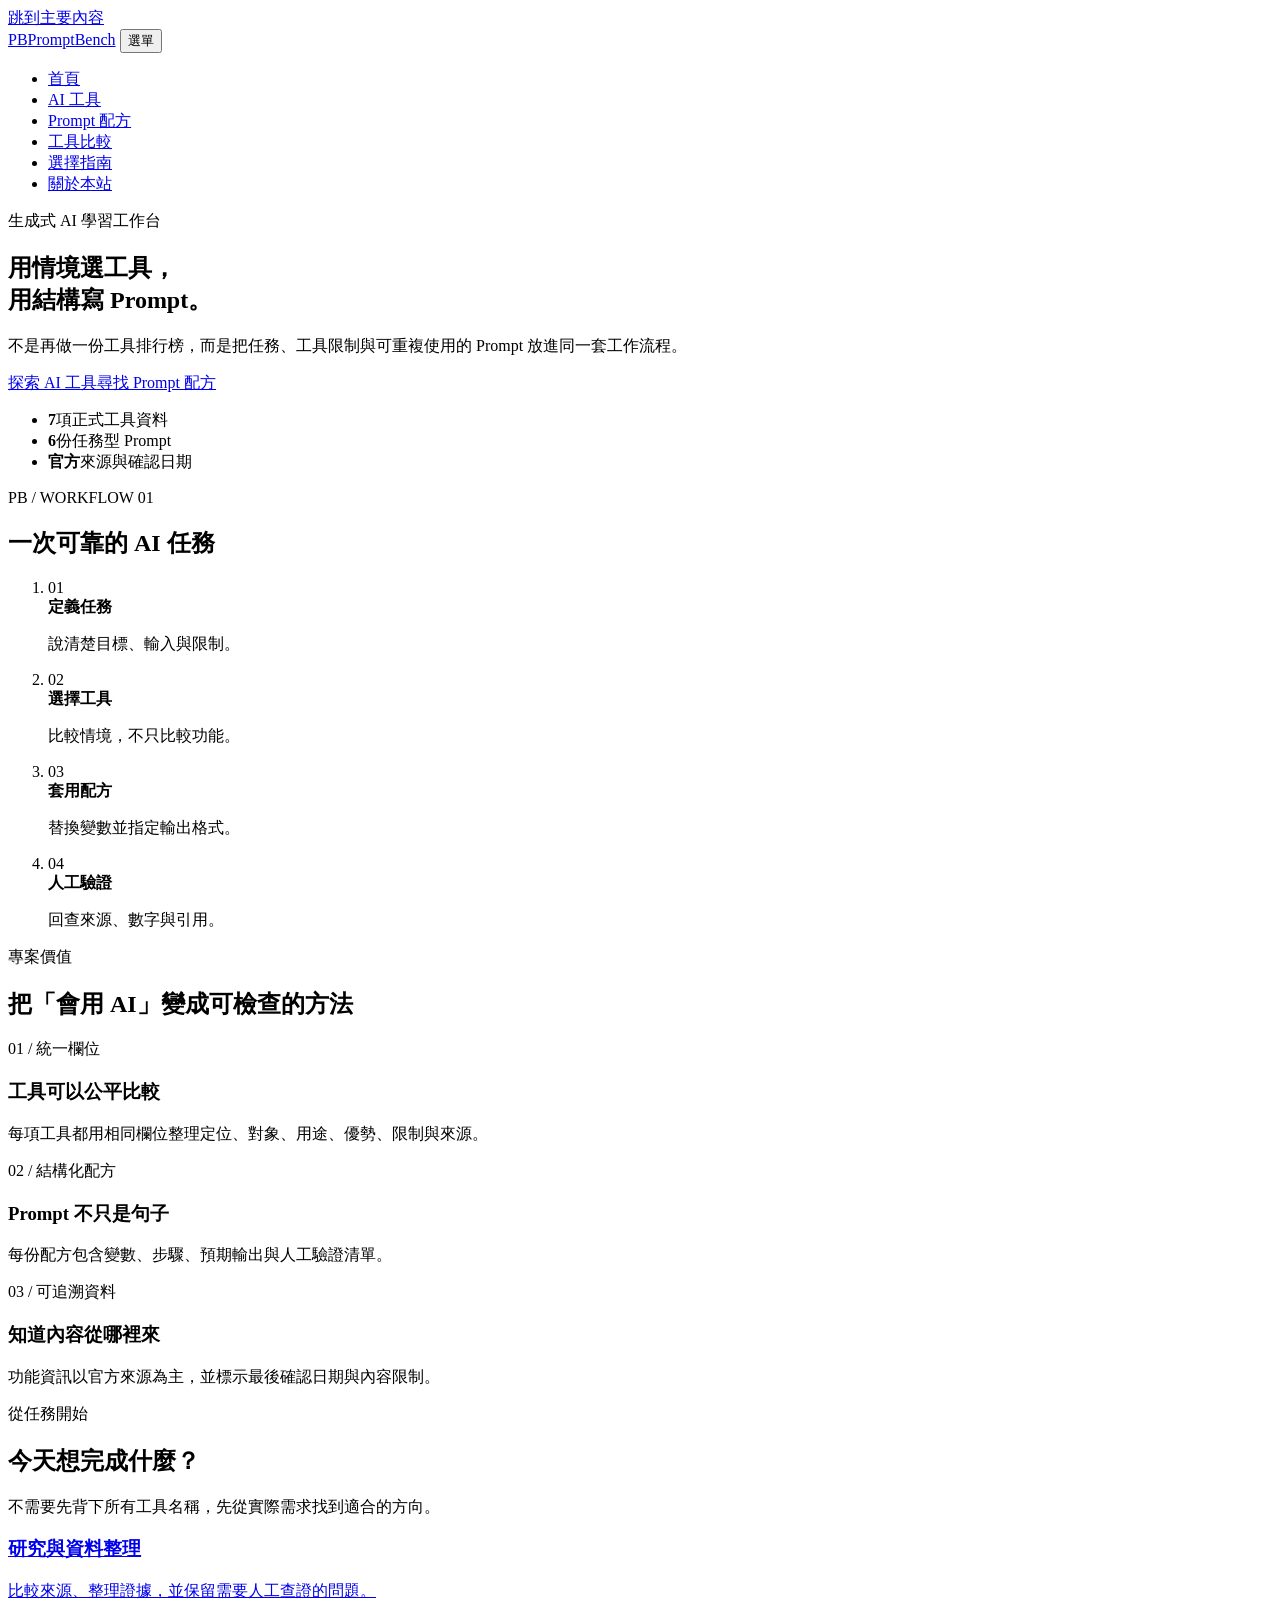
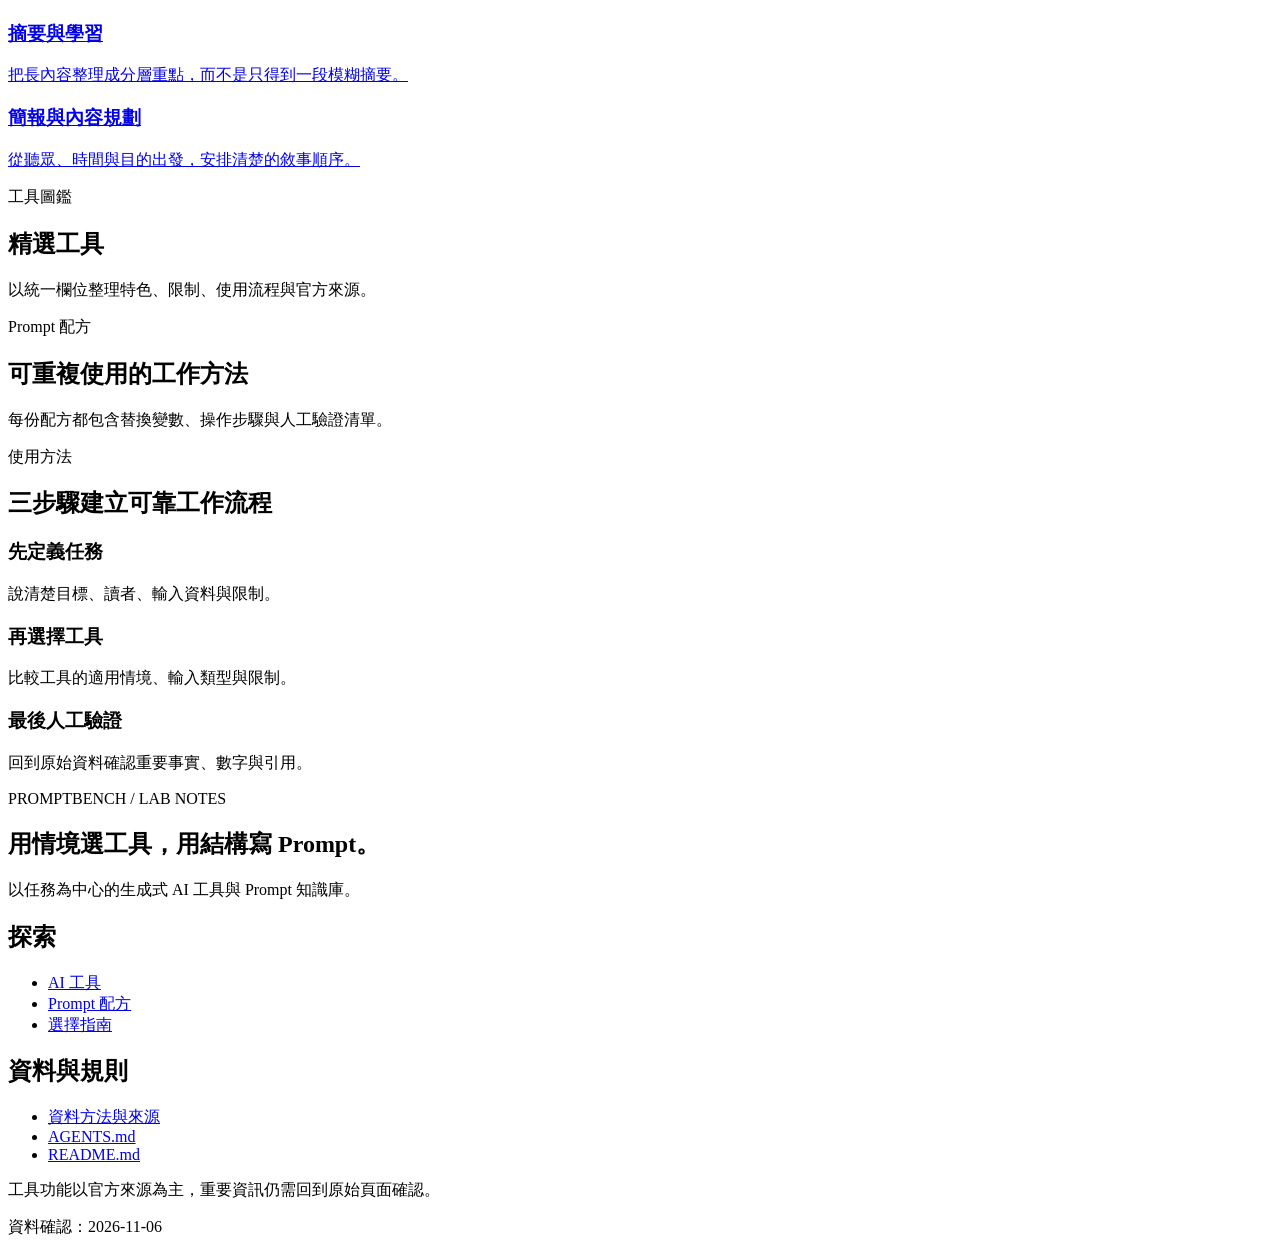
==== index.html @ b2303d0c "建立 PromptBench 完整專案" ====
<!doctype html>
<html lang="zh-Hant-TW">
<head>
  <meta charset="utf-8">
  <meta name="viewport" content="width=device-width, initial-scale=1">
  <meta name="description" content="PromptBench 是以繁體中文整理生成式 AI 工具、使用情境與 Prompt 配方的個人知識庫。">
  <title>PromptBench｜生成式 AI 工具與提示詞實驗室</title>
  <link rel="icon" href="assets/icons/favicon.svg" type="image/svg+xml">
  <link rel="stylesheet" href="css/tokens.css">
  <link rel="stylesheet" href="css/base.css">
  <link rel="stylesheet" href="css/components.css">
  <link rel="stylesheet" href="css/pages.css">
  <script type="module" src="js/app.js"></script>
</head>
<body data-page="home">
  <a class="skip-link" href="#main-content">跳到主要內容</a>
  <header class="site-header">
    <div class="container site-header__inner">
      <a class="brand" href="index.html" aria-label="PromptBench 首頁"><span class="brand__mark">PB</span><span>PromptBench</span></a>
      <button class="nav-toggle" type="button" aria-expanded="false" aria-controls="site-nav">選單</button>
      <nav class="site-nav" id="site-nav" aria-label="主要導覽">
        <ul class="site-nav__list">
          <li><a href="index.html" aria-current="page">首頁</a></li><li><a href="tools.html">AI 工具</a></li><li><a href="prompts.html">Prompt 配方</a></li><li><a href="compare.html">工具比較</a></li><li><a href="guide.html">選擇指南</a></li><li><a href="about.html">關於本站</a></li>
        </ul>
      </nav>
    </div>
  </header>
  <main id="main-content">
    <section class="hero">
      <div class="container hero__layout">
        <div class="hero__content">
          <p class="eyebrow">生成式 AI 學習工作台</p>
          <h1>用情境選工具，<br>用結構寫 Prompt。</h1>
          <p class="hero__lead">不是再做一份工具排行榜，而是把任務、工具限制與可重複使用的 Prompt 放進同一套工作流程。</p>
          <div class="button-row"><a class="button button--primary" href="tools.html">探索 AI 工具</a><a class="button button--secondary" href="prompts.html">尋找 Prompt 配方</a></div>
          <ul class="hero__facts" aria-label="本站內容摘要"><li><strong id="home-tool-total">7</strong><span>項正式工具資料</span></li><li><strong id="home-prompt-total">6</strong><span>份任務型 Prompt</span></li><li><strong>官方</strong><span>來源與確認日期</span></li></ul>
        </div>
        <aside class="lab-note" aria-labelledby="lab-note-title">
          <p class="lab-note__code">PB / WORKFLOW 01</p>
          <h2 id="lab-note-title">一次可靠的 AI 任務</h2>
          <ol><li><span>01</span><div><strong>定義任務</strong><p>說清楚目標、輸入與限制。</p></div></li><li><span>02</span><div><strong>選擇工具</strong><p>比較情境，不只比較功能。</p></div></li><li><span>03</span><div><strong>套用配方</strong><p>替換變數並指定輸出格式。</p></div></li><li><span>04</span><div><strong>人工驗證</strong><p>回查來源、數字與引用。</p></div></li></ol>
        </aside>
      </div>
    </section>
    <section class="value-strip" aria-labelledby="value-title">
      <div class="container"><div class="section-heading"><p class="eyebrow">專案價值</p><h2 id="value-title">把「會用 AI」變成可檢查的方法</h2></div><div class="value-grid"><article><p class="value-grid__index">01 / 統一欄位</p><h3>工具可以公平比較</h3><p>每項工具都用相同欄位整理定位、對象、用途、優勢、限制與來源。</p></article><article><p class="value-grid__index">02 / 結構化配方</p><h3>Prompt 不只是句子</h3><p>每份配方包含變數、步驟、預期輸出與人工驗證清單。</p></article><article><p class="value-grid__index">03 / 可追溯資料</p><h3>知道內容從哪裡來</h3><p>功能資訊以官方來源為主，並標示最後確認日期與內容限制。</p></article></div></div>
    </section>
    <section class="section">
      <div class="container">
        <div class="section-heading"><p class="eyebrow">從任務開始</p><h2>今天想完成什麼？</h2><p>不需要先背下所有工具名稱，先從實際需求找到適合的方向。</p></div>
        <div class="grid grid--cards">
          <a class="card task-card" href="tools.html"><h3>研究與資料整理</h3><p>比較來源、整理證據，並保留需要人工查證的問題。</p></a>
          <a class="card task-card" href="prompts.html"><h3>摘要與學習</h3><p>把長內容整理成分層重點，而不是只得到一段模糊摘要。</p></a>
          <a class="card task-card" href="guide.html"><h3>簡報與內容規劃</h3><p>從聽眾、時間與目的出發，安排清楚的敘事順序。</p></a>
        </div>
      </div>
    </section>
    <section class="section section--surface">
      <div class="container"><div class="section-heading"><p class="eyebrow">工具圖鑑</p><h2>精選工具</h2><p>以統一欄位整理特色、限制、使用流程與官方來源。</p></div><div class="grid grid--cards" id="featured-tools"><noscript><p>請啟用 JavaScript 瀏覽工具卡片；網站目的與資料方法仍可在本頁及關於本站閱讀。</p></noscript></div></div>
    </section>
    <section class="section">
      <div class="container"><div class="section-heading"><p class="eyebrow">Prompt 配方</p><h2>可重複使用的工作方法</h2><p>每份配方都包含替換變數、操作步驟與人工驗證清單。</p></div><div class="grid grid--cards" id="featured-prompts"><noscript><p>請啟用 JavaScript 瀏覽 Prompt 卡片；你仍可閱讀本頁的核心介紹。</p></noscript></div></div>
    </section>
    <section class="section section--surface">
      <div class="container"><div class="section-heading"><p class="eyebrow">使用方法</p><h2>三步驟建立可靠工作流程</h2></div><div class="grid grid--cards method-steps"><article class="card method-step"><h3>先定義任務</h3><p>說清楚目標、讀者、輸入資料與限制。</p></article><article class="card method-step"><h3>再選擇工具</h3><p>比較工具的適用情境、輸入類型與限制。</p></article><article class="card method-step"><h3>最後人工驗證</h3><p>回到原始資料確認重要事實、數字與引用。</p></article></div></div>
    </section>
  </main>
  <footer class="site-footer"><div class="container site-footer__grid"><div><p class="site-footer__label">PROMPTBENCH / LAB NOTES</p><h2>用情境選工具，用結構寫 Prompt。</h2><p>以任務為中心的生成式 AI 工具與 Prompt 知識庫。</p></div><div><h2>探索</h2><ul class="footer-links"><li><a href="tools.html">AI 工具</a></li><li><a href="prompts.html">Prompt 配方</a></li><li><a href="guide.html">選擇指南</a></li></ul></div><div><h2>資料與規則</h2><ul class="footer-links"><li><a href="about.html">資料方法與來源</a></li><li><a href="AGENTS.md">AGENTS.md</a></li><li><a href="README.md">README.md</a></li></ul></div></div><div class="container site-footer__bottom"><p>工具功能以官方來源為主，重要資訊仍需回到原始頁面確認。</p><p>資料確認：2026-11-06</p></div></footer>
</body>
</html>
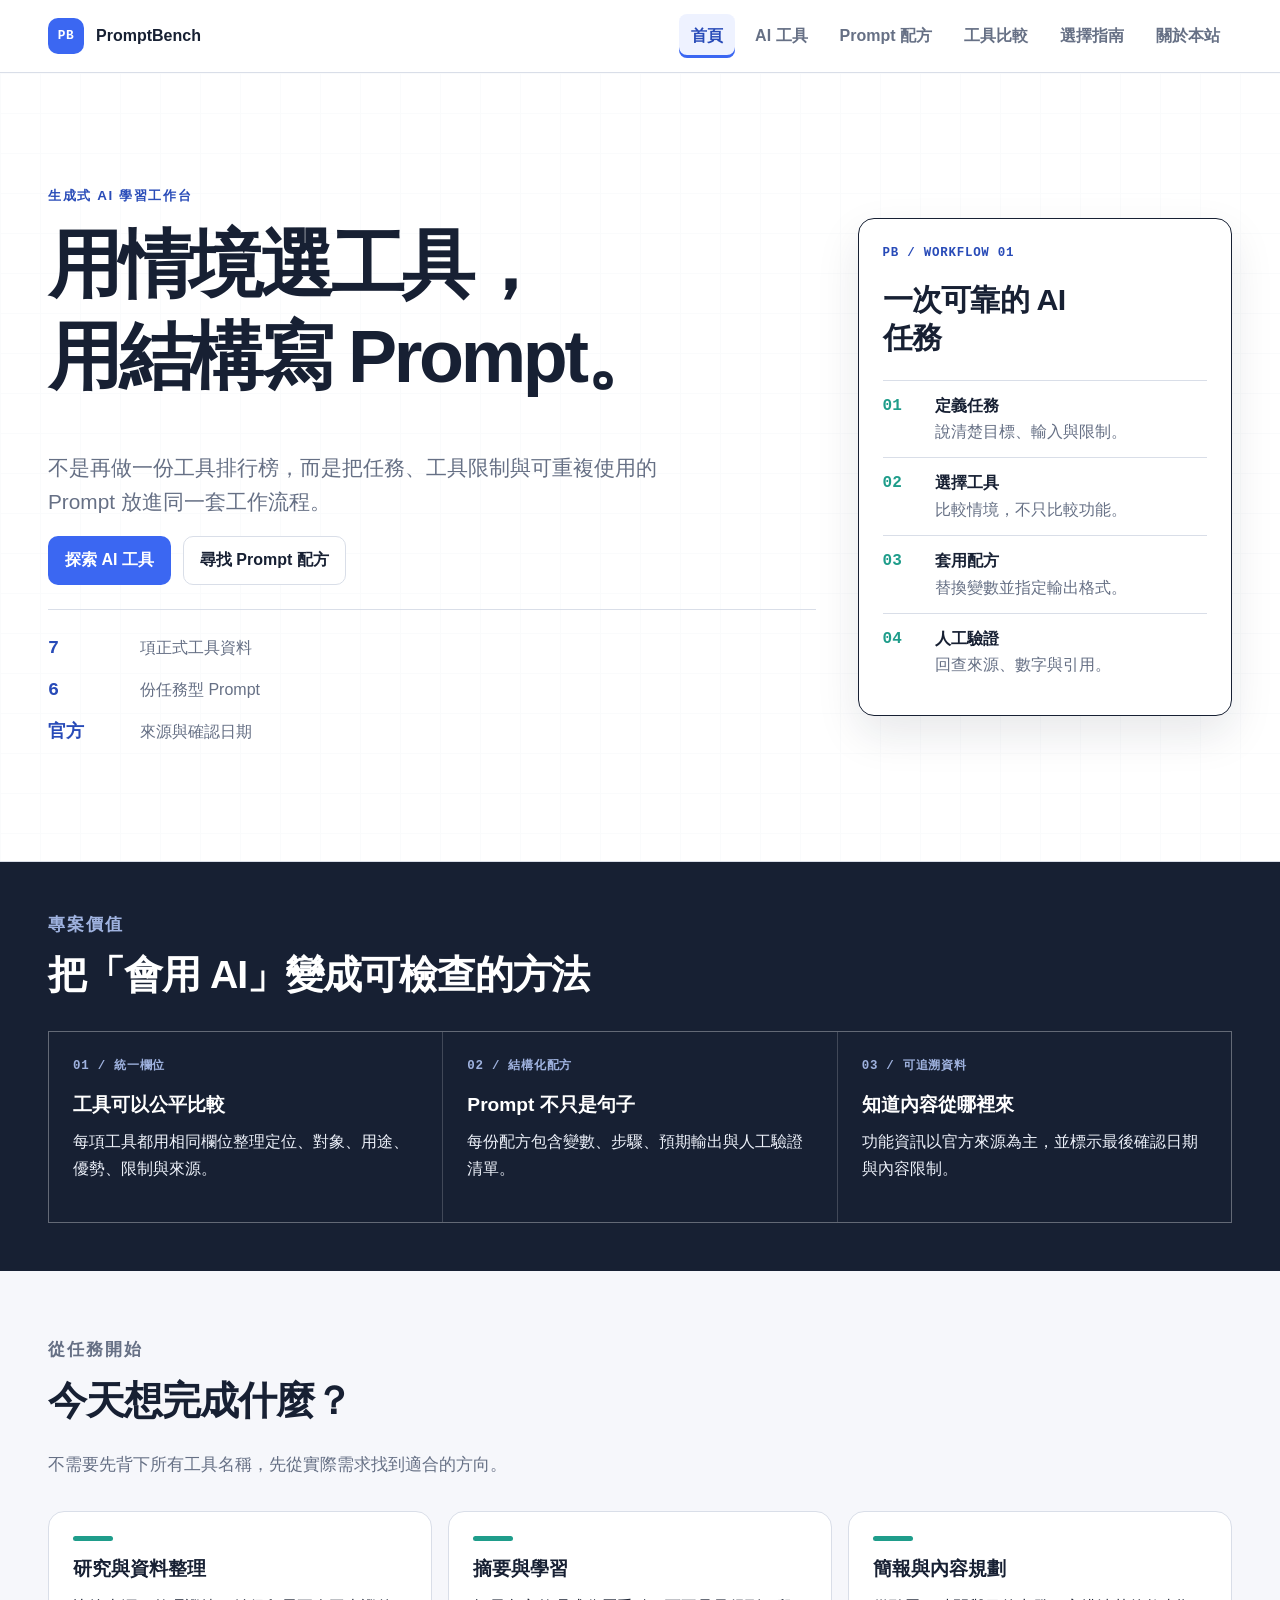
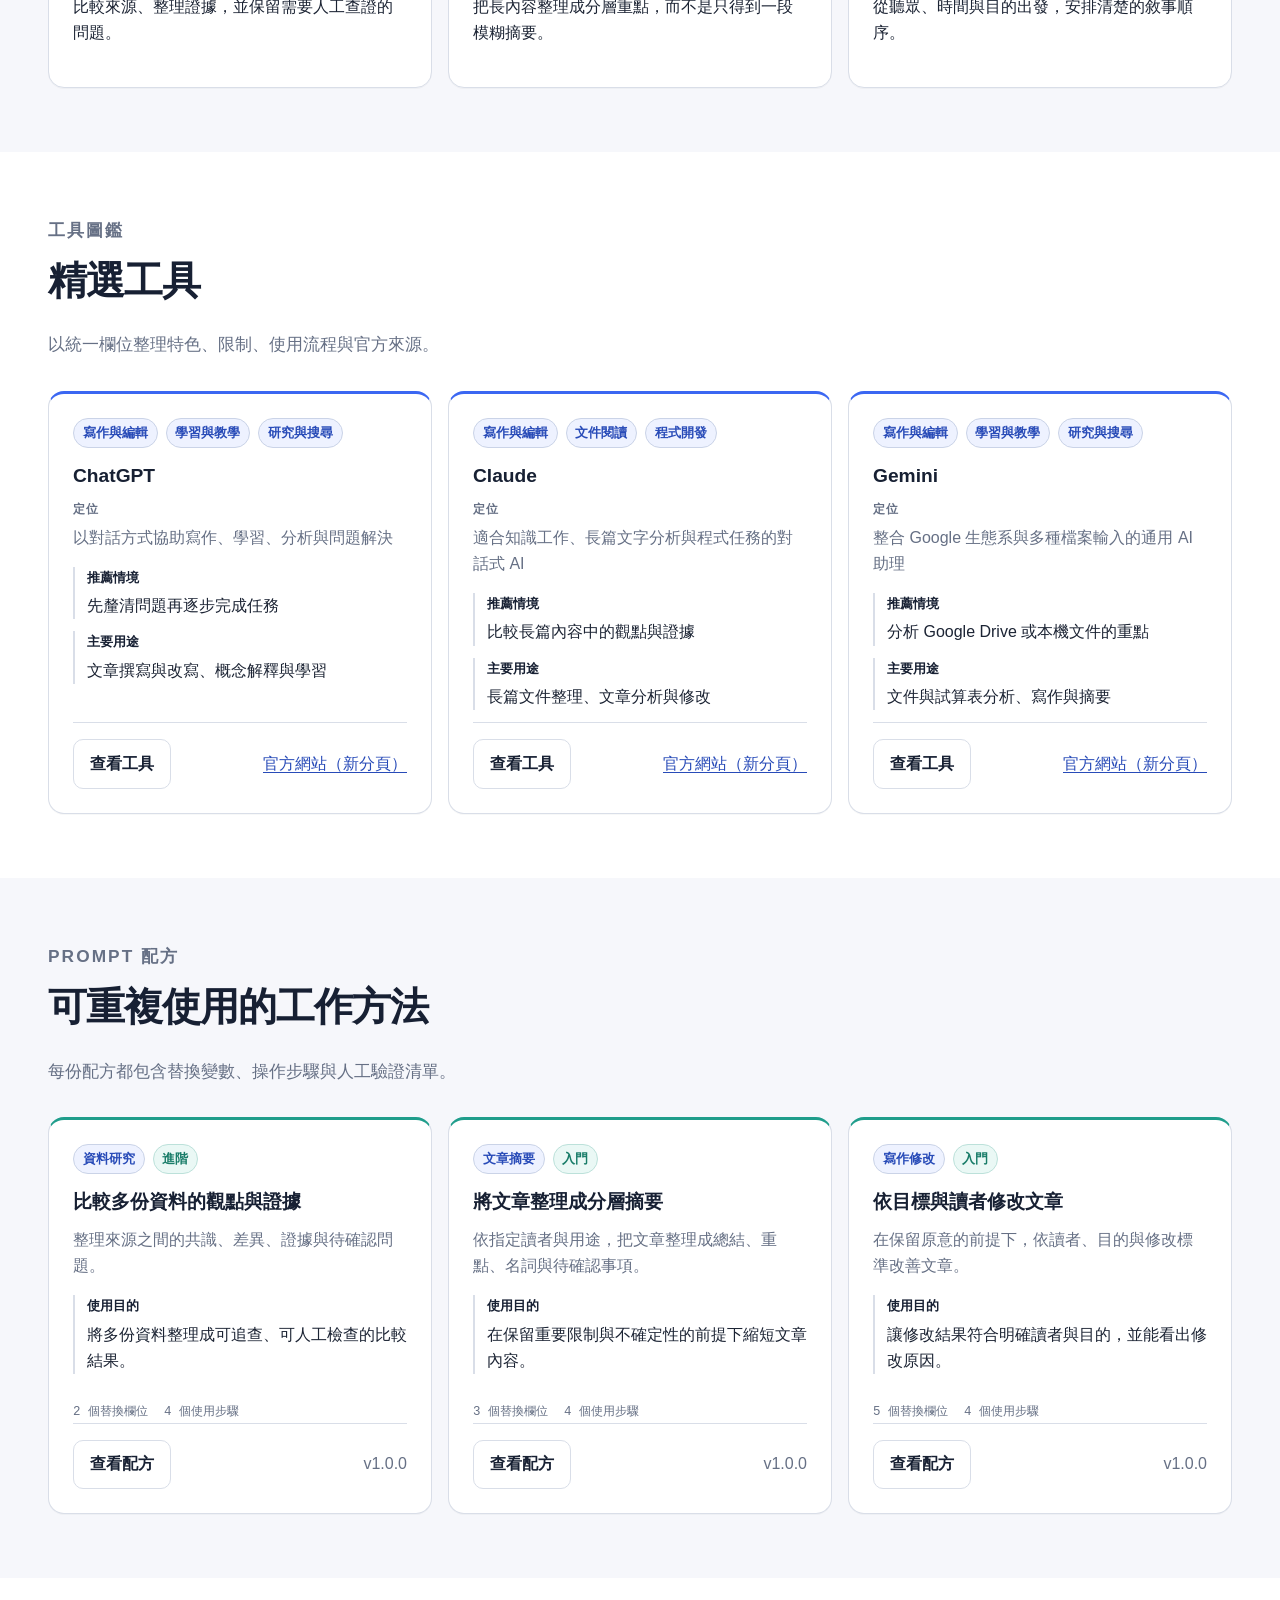
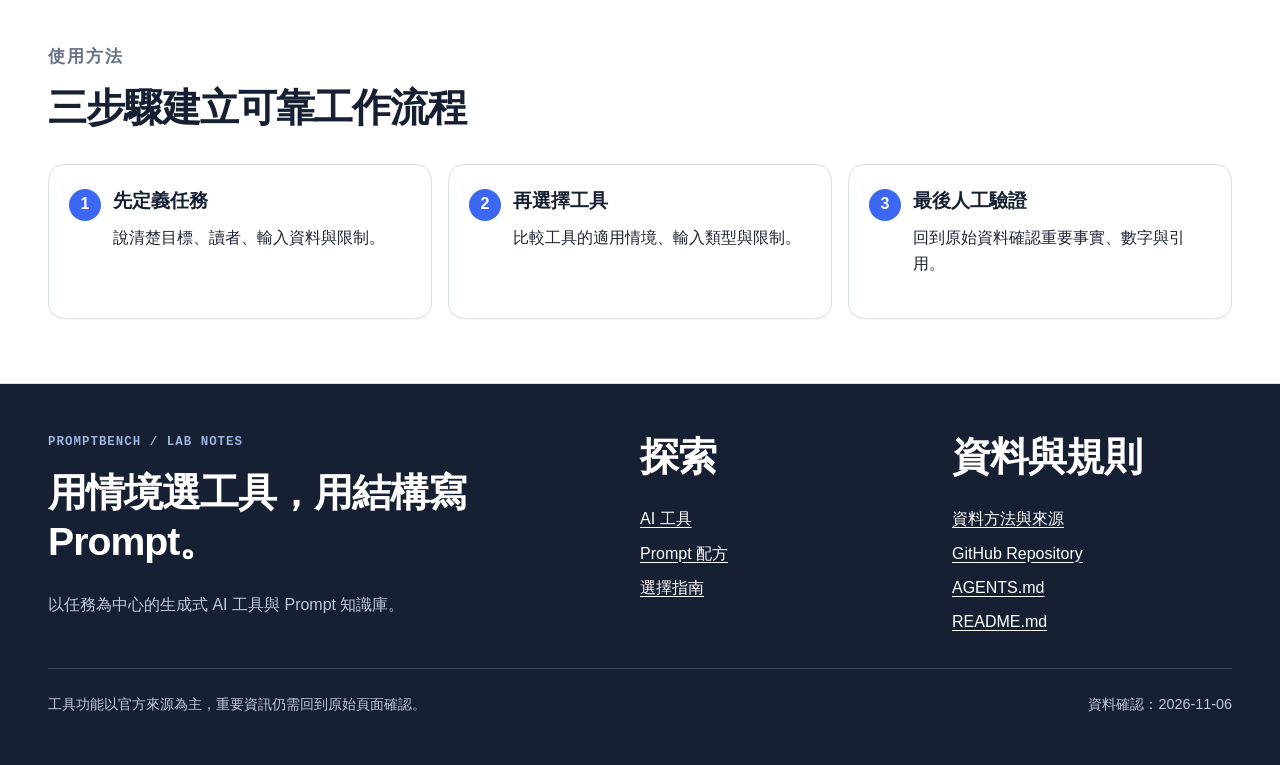
==== commit ed542971: "補齊作業展示與 GitHub 連結 更新完整 Colab（含成果展示、AI 協作截圖、心得與反思），並在全部頁面頁尾加入 GitHub Repository 連結。" ====
--- a/index.html
+++ b/index.html
@@ -65,6 +65,6 @@
       <div class="container"><div class="section-heading"><p class="eyebrow">使用方法</p><h2>三步驟建立可靠工作流程</h2></div><div class="grid grid--cards method-steps"><article class="card method-step"><h3>先定義任務</h3><p>說清楚目標、讀者、輸入資料與限制。</p></article><article class="card method-step"><h3>再選擇工具</h3><p>比較工具的適用情境、輸入類型與限制。</p></article><article class="card method-step"><h3>最後人工驗證</h3><p>回到原始資料確認重要事實、數字與引用。</p></article></div></div>
     </section>
   </main>
-  <footer class="site-footer"><div class="container site-footer__grid"><div><p class="site-footer__label">PROMPTBENCH / LAB NOTES</p><h2>用情境選工具，用結構寫 Prompt。</h2><p>以任務為中心的生成式 AI 工具與 Prompt 知識庫。</p></div><div><h2>探索</h2><ul class="footer-links"><li><a href="tools.html">AI 工具</a></li><li><a href="prompts.html">Prompt 配方</a></li><li><a href="guide.html">選擇指南</a></li></ul></div><div><h2>資料與規則</h2><ul class="footer-links"><li><a href="about.html">資料方法與來源</a></li><li><a href="AGENTS.md">AGENTS.md</a></li><li><a href="README.md">README.md</a></li></ul></div></div><div class="container site-footer__bottom"><p>工具功能以官方來源為主，重要資訊仍需回到原始頁面確認。</p><p>資料確認：2026-11-06</p></div></footer>
+  <footer class="site-footer"><div class="container site-footer__grid"><div><p class="site-footer__label">PROMPTBENCH / LAB NOTES</p><h2>用情境選工具，用結構寫 Prompt。</h2><p>以任務為中心的生成式 AI 工具與 Prompt 知識庫。</p></div><div><h2>探索</h2><ul class="footer-links"><li><a href="tools.html">AI 工具</a></li><li><a href="prompts.html">Prompt 配方</a></li><li><a href="guide.html">選擇指南</a></li></ul></div><div><h2>資料與規則</h2><ul class="footer-links"><li><a href="about.html">資料方法與來源</a></li><li><a href="https://github.com/jiluenjang-web/promptbench" target="_blank" rel="noopener noreferrer">GitHub Repository</a></li><li><a href="AGENTS.md">AGENTS.md</a></li><li><a href="README.md">README.md</a></li></ul></div></div><div class="container site-footer__bottom"><p>工具功能以官方來源為主，重要資訊仍需回到原始頁面確認。</p><p>資料確認：2026-11-06</p></div></footer>
 </body>
 </html>
--- a/css/tokens.css
+++ b/css/tokens.css
@@ -0,0 +1,45 @@
+:root {
+  --color-ink: #172033;
+  --color-primary: #3b67f2;
+  --color-primary-dark: #284bb8;
+  --color-primary-soft: #eef2ff;
+  --color-accent: #1f9d8b;
+  --color-accent-soft: #eaf8f5;
+  --color-warning: #e8a838;
+  --color-warning-soft: #fff8e7;
+  --color-bg: #f6f7fb;
+  --color-surface: #ffffff;
+  --color-surface-overlay: rgb(255 255 255 / 0.88);
+  --color-surface-alt: #f0f3f8;
+  --color-text: #1c2434;
+  --color-text-muted: #667085;
+  --color-border: #d9dee8;
+  --color-danger: #c53b4b;
+  --color-danger-soft: #fff1f3;
+  --color-success: #187c68;
+  --color-focus: #2457e6;
+  --color-on-dark: #ffffff;
+  --color-on-dark-body: #edf1fa;
+  --color-on-dark-muted: #bfc9dc;
+  --color-on-dark-accent: #9fb2df;
+  --color-border-dark: rgb(255 255 255 / 0.18);
+  --color-border-hover: #b9c4dc;
+  --color-tag-border: #cad3e7;
+  --color-accent-border: #bce1da;
+  --font-sans: "PingFang TC", "Noto Sans TC", "Microsoft JhengHei", sans-serif;
+  --font-mono: "SFMono-Regular", Consolas, "Liberation Mono", monospace;
+  --space-1: 0.25rem;
+  --space-2: 0.5rem;
+  --space-3: 0.75rem;
+  --space-4: 1rem;
+  --space-6: 1.5rem;
+  --space-8: 2rem;
+  --space-12: 3rem;
+  --space-16: 4rem;
+  --radius-sm: 0.5rem;
+  --radius-control: 0.625rem;
+  --radius-card: 1rem;
+  --shadow-card: 0 12px 32px rgb(23 32 51 / 0.08);
+  --shadow-raised: 0 18px 44px rgb(23 32 51 / 0.1);
+  --content-width: 74rem;
+}
--- a/css/base.css
+++ b/css/base.css
@@ -0,0 +1,186 @@
+*,
+*::before,
+*::after {
+  box-sizing: border-box;
+}
+
+html {
+  scroll-behavior: smooth;
+}
+
+body {
+  margin: 0;
+  color: var(--color-text);
+  background: var(--color-bg);
+  font-family: var(--font-sans);
+  font-size: 1rem;
+  line-height: 1.65;
+}
+
+main {
+  min-height: 60vh;
+}
+
+img,
+svg {
+  display: block;
+  max-width: 100%;
+}
+
+a {
+  color: var(--color-primary-dark);
+  text-underline-offset: 0.2em;
+}
+
+a:hover {
+  color: var(--color-primary);
+}
+
+button,
+input,
+select {
+  color: inherit;
+  font: inherit;
+}
+
+button,
+select {
+  cursor: pointer;
+}
+
+:focus-visible {
+  outline: 3px solid var(--color-focus);
+  outline-offset: 3px;
+}
+
+h1,
+h2,
+h3 {
+  margin-block: 0 0.65em;
+  color: var(--color-ink);
+  line-height: 1.25;
+}
+
+h1 {
+  font-size: clamp(2.1rem, 8vw, 4.6rem);
+  letter-spacing: -0.045em;
+}
+
+h2 {
+  font-size: clamp(1.6rem, 4vw, 2.45rem);
+  letter-spacing: -0.025em;
+}
+
+h3 {
+  font-size: 1.2rem;
+}
+
+strong {
+  color: var(--color-ink);
+}
+
+p,
+ul,
+ol {
+  margin-block: 0 1rem;
+}
+
+code,
+pre {
+  font-family: var(--font-mono);
+}
+
+.container {
+  width: min(calc(100% - 2rem), var(--content-width));
+  margin-inline: auto;
+}
+
+.section {
+  padding-block: var(--space-12);
+}
+
+.section--surface {
+  background: var(--color-surface);
+}
+
+.section-heading {
+  max-width: 44rem;
+  margin-bottom: var(--space-8);
+}
+
+.section-heading p,
+.page-heading p {
+  color: var(--color-text-muted);
+  font-size: 1.08rem;
+}
+
+.page-heading {
+  padding-block: var(--space-12) var(--space-8);
+  max-width: 52rem;
+}
+
+.page-heading h1 {
+  max-width: 18ch;
+}
+
+.eyebrow {
+  margin-bottom: var(--space-3);
+  color: var(--color-primary-dark);
+  font-size: 0.84rem;
+  font-weight: 800;
+  letter-spacing: 0.12em;
+  text-transform: uppercase;
+}
+
+.skip-link {
+  position: fixed;
+  z-index: 100;
+  top: var(--space-3);
+  left: var(--space-3);
+  padding: var(--space-2) var(--space-4);
+  border-radius: var(--radius-control);
+  color: #fff;
+  background: var(--color-ink);
+  transform: translateY(-160%);
+}
+
+.skip-link:focus {
+  transform: translateY(0);
+}
+
+.visually-hidden {
+  position: absolute;
+  width: 1px;
+  height: 1px;
+  padding: 0;
+  margin: -1px;
+  overflow: hidden;
+  clip: rect(0, 0, 0, 0);
+  white-space: nowrap;
+  border: 0;
+}
+
+@media (min-width: 640px) {
+  .container {
+    width: min(calc(100% - 3rem), var(--content-width));
+  }
+
+  .section {
+    padding-block: var(--space-16);
+  }
+}
+
+@media (prefers-reduced-motion: reduce) {
+  html {
+    scroll-behavior: auto;
+  }
+
+  *,
+  *::before,
+  *::after {
+    scroll-behavior: auto;
+    transition: none;
+    animation: none;
+    animation-iteration-count: 1;
+  }
+}
--- a/css/components.css
+++ b/css/components.css
@@ -0,0 +1,597 @@
+.site-header {
+  position: sticky;
+  z-index: 20;
+  top: 0;
+  border-bottom: 1px solid var(--color-border);
+  background: var(--color-surface);
+}
+
+.site-header__inner {
+  display: flex;
+  min-height: 4.5rem;
+  align-items: center;
+  justify-content: space-between;
+  gap: var(--space-4);
+}
+
+.brand {
+  display: inline-flex;
+  align-items: center;
+  gap: var(--space-3);
+  color: var(--color-ink);
+  font-weight: 900;
+  text-decoration: none;
+}
+
+.brand__mark {
+  display: grid;
+  width: 2.25rem;
+  height: 2.25rem;
+  place-items: center;
+  border-radius: var(--radius-control);
+  color: var(--color-on-dark);
+  background: var(--color-primary);
+  font-family: var(--font-mono);
+  font-size: 0.8rem;
+  letter-spacing: 0.05em;
+}
+
+.nav-toggle {
+  display: inline-flex;
+  min-width: 2.75rem;
+  min-height: 2.75rem;
+  align-items: center;
+  justify-content: center;
+  gap: var(--space-2);
+  border: 1px solid var(--color-border);
+  border-radius: var(--radius-control);
+  background: var(--color-surface);
+  font-weight: 800;
+}
+
+.nav-toggle::before {
+  color: var(--color-primary-dark);
+  content: "☰";
+  font-family: var(--font-mono);
+}
+
+.nav-toggle[aria-expanded="true"]::before {
+  content: "×";
+}
+
+.site-nav {
+  position: absolute;
+  top: 100%;
+  right: 0;
+  left: 0;
+  display: none;
+  padding: var(--space-4);
+  border-bottom: 1px solid var(--color-border);
+  background: var(--color-surface);
+  box-shadow: var(--shadow-card);
+}
+
+.site-nav.is-open {
+  display: block;
+}
+
+.site-nav__list,
+.footer-links,
+.tag-list {
+  padding: 0;
+  margin: 0;
+  list-style: none;
+}
+
+.site-nav__list {
+  display: grid;
+  gap: var(--space-2);
+}
+
+.site-nav a {
+  display: flex;
+  min-height: 2.75rem;
+  align-items: center;
+  padding-inline: var(--space-3);
+  border-radius: var(--radius-sm);
+  color: var(--color-text-muted);
+  font-weight: 700;
+  text-decoration: none;
+}
+
+.site-nav a:hover,
+.site-nav a[aria-current="page"] {
+  color: var(--color-primary-dark);
+  background: var(--color-primary-soft);
+}
+
+.site-nav a[aria-current="page"] {
+  box-shadow: inset 3px 0 0 var(--color-primary);
+}
+
+.button-row {
+  display: flex;
+  flex-wrap: wrap;
+  gap: var(--space-3);
+}
+
+.button {
+  display: inline-flex;
+  min-height: 2.75rem;
+  align-items: center;
+  justify-content: center;
+  padding: 0.65rem 1rem;
+  border: 1px solid transparent;
+  border-radius: var(--radius-control);
+  font-weight: 800;
+  text-decoration: none;
+  transition: background-color 160ms ease, border-color 160ms ease, color 160ms ease;
+}
+
+.button--primary {
+  color: var(--color-on-dark);
+  background: var(--color-primary);
+}
+
+.button--primary:hover {
+  color: var(--color-on-dark);
+  background: var(--color-primary-dark);
+}
+
+.button--secondary {
+  border-color: var(--color-border);
+  color: var(--color-ink);
+  background: var(--color-surface);
+}
+
+.button--secondary:hover {
+  border-color: var(--color-primary);
+  color: var(--color-primary-dark);
+}
+
+.grid {
+  display: grid;
+  gap: var(--space-4);
+}
+
+.card {
+  padding: var(--space-6);
+  border: 1px solid var(--color-border);
+  border-radius: var(--radius-card);
+  background: var(--color-surface);
+  box-shadow: 0 1px 0 rgb(23 32 51 / 0.03);
+  transition: border-color 160ms ease, box-shadow 160ms ease;
+}
+
+.card:hover {
+  border-color: var(--color-border-hover);
+  box-shadow: var(--shadow-card);
+}
+
+.card__meta {
+  display: flex;
+  flex-wrap: wrap;
+  gap: var(--space-2);
+  margin-bottom: var(--space-4);
+}
+
+.card__footer {
+  display: flex;
+  flex-wrap: wrap;
+  align-items: center;
+  justify-content: space-between;
+  gap: var(--space-4);
+  padding-top: var(--space-4);
+  margin-top: auto;
+  border-top: 1px solid var(--color-border);
+}
+
+.card__footer > * {
+  min-width: 0;
+  overflow-wrap: anywhere;
+}
+
+.tool-card,
+.prompt-card {
+  position: relative;
+  display: flex;
+  min-height: 100%;
+  flex-direction: column;
+}
+
+.tool-card {
+  border-top: 3px solid var(--color-primary);
+}
+
+.prompt-card {
+  border-top: 3px solid var(--color-accent);
+}
+
+.card__label {
+  margin-bottom: var(--space-1);
+  color: var(--color-text-muted);
+  font-family: var(--font-mono);
+  font-size: 0.76rem;
+  font-weight: 800;
+  letter-spacing: 0.08em;
+  text-transform: uppercase;
+}
+
+.card__fact {
+  padding-left: var(--space-3);
+  margin-bottom: var(--space-3);
+  border-left: 2px solid var(--color-border);
+}
+
+.card__fact strong {
+  display: block;
+  margin-bottom: var(--space-1);
+  font-size: 0.84rem;
+}
+
+.card__stats {
+  display: flex;
+  flex-wrap: wrap;
+  gap: var(--space-2) var(--space-4);
+  margin-top: var(--space-4);
+  color: var(--color-text-muted);
+  font-family: var(--font-mono);
+  font-size: 0.78rem;
+}
+
+.tool-card__summary,
+.prompt-card__summary,
+.muted {
+  color: var(--color-text-muted);
+}
+
+.tag {
+  display: inline-flex;
+  align-items: center;
+  padding: 0.2rem 0.55rem;
+  border: 1px solid var(--color-tag-border);
+  border-radius: 999px;
+  color: var(--color-primary-dark);
+  background: var(--color-primary-soft);
+  font-size: 0.82rem;
+  font-weight: 750;
+}
+
+.tag--accent {
+  border-color: var(--color-accent-border);
+  color: var(--color-success);
+  background: var(--color-accent-soft);
+}
+
+.panel {
+  padding: var(--space-6);
+  border: 1px solid var(--color-border);
+  border-radius: var(--radius-card);
+  background: var(--color-surface);
+}
+
+.panel--notebook {
+  border-top: 3px solid var(--color-primary);
+}
+
+.filters {
+  display: grid;
+  gap: var(--space-4);
+  padding: var(--space-4);
+  margin-bottom: var(--space-8);
+  border: 1px solid var(--color-border);
+  border-radius: var(--radius-card);
+  background: var(--color-surface);
+}
+
+.field {
+  display: grid;
+  gap: var(--space-2);
+}
+
+.field label {
+  color: var(--color-ink);
+  font-weight: 800;
+}
+
+.field input,
+.field select {
+  width: 100%;
+  min-height: 2.75rem;
+  padding-inline: var(--space-3);
+  border: 1px solid var(--color-border);
+  border-radius: var(--radius-control);
+  background: var(--color-surface);
+}
+
+.results-bar {
+  display: flex;
+  align-items: center;
+  justify-content: space-between;
+  gap: var(--space-4);
+  margin-bottom: var(--space-4);
+}
+
+.status-line {
+  display: inline-flex;
+  align-items: center;
+  gap: var(--space-2);
+  margin: 0;
+  color: var(--color-text-muted);
+  font-family: var(--font-mono);
+  font-size: 0.9rem;
+}
+
+.status-line::before {
+  width: 0.55rem;
+  height: 0.55rem;
+  border-radius: 50%;
+  background: var(--color-success);
+  content: "";
+}
+
+.status-line--loading::before {
+  background: var(--color-warning);
+}
+
+.compare-selector {
+  display: inline-flex;
+  min-height: 2.75rem;
+  align-items: center;
+  gap: var(--space-2);
+  width: fit-content;
+  margin-bottom: var(--space-3);
+  color: var(--color-primary-dark);
+  font-weight: 800;
+  cursor: pointer;
+}
+
+.compare-selector input {
+  width: 1.15rem;
+  height: 1.15rem;
+  accent-color: var(--color-primary);
+}
+
+.compare-selection {
+  display: grid;
+  gap: var(--space-4);
+  padding: var(--space-4);
+  margin-bottom: var(--space-6);
+  border: 1px solid var(--color-primary);
+  border-radius: var(--radius-card);
+  background: var(--color-primary-soft);
+}
+
+.compare-selection[hidden] {
+  display: none;
+}
+
+.compare-selection h2,
+.compare-selection p {
+  margin-bottom: var(--space-2);
+}
+
+.compare-selection__items,
+.compare-selection__actions {
+  display: flex;
+  flex-wrap: wrap;
+  gap: var(--space-2);
+}
+
+.compare-selection__item {
+  display: inline-flex;
+  align-items: center;
+  gap: var(--space-2);
+  max-width: 100%;
+  padding: var(--space-2) var(--space-3);
+  border: 1px solid var(--color-border);
+  border-radius: var(--radius-control);
+  background: var(--color-surface);
+}
+
+.compare-selection__item button {
+  min-height: 2.25rem;
+  padding-inline: var(--space-2);
+  border: 0;
+  color: var(--color-primary-dark);
+  background: transparent;
+  font-weight: 800;
+  text-decoration: underline;
+  cursor: pointer;
+}
+
+.empty-state,
+.error-state {
+  grid-column: 1 / -1;
+  padding: var(--space-8);
+  border: 1px dashed var(--color-border);
+  border-radius: var(--radius-card);
+  text-align: center;
+  background: var(--color-surface);
+}
+
+.state-mark {
+  display: grid;
+  width: 3rem;
+  height: 3rem;
+  place-items: center;
+  margin: 0 auto var(--space-4);
+  border: 1px solid var(--color-border);
+  border-radius: var(--radius-control);
+  color: var(--color-primary-dark);
+  background: var(--color-primary-soft);
+  font-family: var(--font-mono);
+  font-size: 1.1rem;
+  font-weight: 900;
+}
+
+.error-state {
+  border-color: var(--color-danger);
+  background: var(--color-danger-soft);
+}
+
+.error-state .state-mark {
+  border-color: var(--color-danger);
+  color: var(--color-danger);
+  background: var(--color-surface);
+}
+
+.site-footer {
+  padding-block: var(--space-12);
+  border-top: 1px solid var(--color-border);
+  color: var(--color-on-dark-muted);
+  background: var(--color-ink);
+}
+
+.site-footer h2,
+.site-footer a {
+  color: var(--color-on-dark);
+}
+
+.site-footer__grid {
+  display: grid;
+  gap: var(--space-8);
+}
+
+.site-footer__label {
+  color: var(--color-on-dark-accent);
+  font-family: var(--font-mono);
+  font-size: 0.78rem;
+  font-weight: 800;
+  letter-spacing: 0.08em;
+}
+
+.site-footer__bottom {
+  display: flex;
+  flex-direction: column;
+  gap: var(--space-2);
+  padding-top: var(--space-6);
+  margin-top: var(--space-8);
+  border-top: 1px solid var(--color-border-dark);
+  color: var(--color-on-dark-muted);
+  font-size: 0.9rem;
+}
+
+.site-footer__bottom p {
+  margin: 0;
+}
+
+.footer-links {
+  display: grid;
+  gap: var(--space-2);
+}
+
+.prompt-copy {
+  overflow: hidden;
+  border: 1px solid var(--color-border);
+  border-radius: var(--radius-card);
+  background: var(--color-surface-alt);
+}
+
+.prompt-copy__header {
+  display: flex;
+  flex-wrap: wrap;
+  align-items: center;
+  justify-content: space-between;
+  gap: var(--space-3);
+  padding: var(--space-3) var(--space-4);
+  border-bottom: 1px solid var(--color-border);
+  background: var(--color-surface);
+}
+
+.prompt-copy__label {
+  margin: 0;
+  color: var(--color-text-muted);
+  font-family: var(--font-mono);
+  font-size: 0.78rem;
+  font-weight: 800;
+  letter-spacing: 0.06em;
+}
+
+.prompt-copy__status {
+  min-height: 1.5rem;
+  padding-inline: var(--space-4);
+  margin: 0;
+  color: var(--color-success);
+  font-size: 0.88rem;
+}
+
+.prompt-block {
+  padding: var(--space-4);
+  margin: 0;
+  overflow-x: auto;
+  background: transparent;
+  font-size: 0.92rem;
+  line-height: 1.75;
+  white-space: pre-wrap;
+}
+
+.detail-layout {
+  display: grid;
+  gap: var(--space-6);
+}
+
+.detail-section + .detail-section {
+  padding-top: var(--space-6);
+  border-top: 1px solid var(--color-border);
+}
+
+@media (min-width: 640px) {
+  .grid--cards {
+    grid-template-columns: repeat(2, minmax(0, 1fr));
+  }
+
+  .filters {
+    grid-template-columns: repeat(2, minmax(0, 1fr));
+    align-items: end;
+  }
+
+  .compare-selection {
+    grid-template-columns: minmax(0, 1fr) auto;
+    align-items: center;
+  }
+
+  .site-footer__grid {
+    grid-template-columns: 2fr 1fr 1fr;
+  }
+
+  .site-footer__bottom {
+    flex-direction: row;
+    justify-content: space-between;
+  }
+}
+
+@media (min-width: 960px) {
+  .nav-toggle {
+    display: none;
+  }
+
+  .site-nav {
+    position: static;
+    display: block;
+    padding: 0;
+    border: 0;
+    box-shadow: none;
+  }
+
+  .site-nav__list {
+    display: flex;
+  }
+
+  .site-nav a[aria-current="page"] {
+    box-shadow: inset 0 -3px 0 var(--color-primary);
+  }
+
+  .grid--cards {
+    grid-template-columns: repeat(3, minmax(0, 1fr));
+  }
+
+  .filters {
+    grid-template-columns: 2fr 1fr 1fr auto;
+  }
+
+  .detail-layout {
+    grid-template-columns: minmax(0, 2fr) minmax(16rem, 1fr);
+    align-items: start;
+  }
+}
--- a/css/pages.css
+++ b/css/pages.css
@@ -0,0 +1,327 @@
+.hero {
+  position: relative;
+  overflow: hidden;
+  padding-block: clamp(3.5rem, 9vw, 7rem);
+  border-bottom: 1px solid var(--color-border);
+  background-color: var(--color-surface);
+  background-image: linear-gradient(var(--color-border) 1px, transparent 1px), linear-gradient(90deg, var(--color-border) 1px, transparent 1px);
+  background-size: 40px 40px;
+}
+
+.hero::before {
+  position: absolute;
+  inset: 0;
+  background: var(--color-surface-overlay);
+  content: "";
+  pointer-events: none;
+}
+
+.hero__layout {
+  position: relative;
+  z-index: 1;
+  display: grid;
+  gap: var(--space-8);
+  align-items: center;
+}
+
+.hero__content {
+  max-width: 48rem;
+}
+
+.hero__lead {
+  max-width: 42rem;
+  color: var(--color-text-muted);
+  font-size: clamp(1.05rem, 2.2vw, 1.3rem);
+}
+
+.hero__facts {
+  display: grid;
+  gap: var(--space-3);
+  padding: var(--space-6) 0 0;
+  margin: var(--space-6) 0 0;
+  border-top: 1px solid var(--color-border);
+  list-style: none;
+}
+
+.hero__facts li {
+  display: grid;
+  grid-template-columns: 5rem 1fr;
+  align-items: baseline;
+  gap: var(--space-3);
+}
+
+.hero__facts strong {
+  color: var(--color-primary-dark);
+  font-family: var(--font-mono);
+  font-size: 1.15rem;
+}
+
+.hero__facts span {
+  color: var(--color-text-muted);
+}
+
+.lab-note {
+  padding: var(--space-6);
+  border: 1px solid var(--color-ink);
+  border-radius: var(--radius-card);
+  background: var(--color-surface);
+  box-shadow: var(--shadow-raised);
+}
+
+.lab-note__code,
+.value-grid__index,
+.method-step__label,
+.decision-list__label {
+  color: var(--color-primary-dark);
+  font-family: var(--font-mono);
+  font-size: 0.78rem;
+  font-weight: 800;
+  letter-spacing: 0.06em;
+}
+
+.lab-note h2 {
+  max-width: 12ch;
+  font-size: clamp(1.55rem, 3vw, 1.9rem);
+}
+
+.lab-note ol {
+  padding: 0;
+  margin: var(--space-6) 0 0;
+  list-style: none;
+}
+
+.lab-note li {
+  display: grid;
+  grid-template-columns: 2.5rem 1fr;
+  gap: var(--space-3);
+  padding-block: var(--space-3);
+  border-top: 1px solid var(--color-border);
+}
+
+.lab-note li > span {
+  color: var(--color-accent);
+  font-family: var(--font-mono);
+  font-weight: 900;
+}
+
+.lab-note li p {
+  margin: 0;
+  color: var(--color-text-muted);
+}
+
+.value-strip {
+  padding-block: var(--space-12);
+  color: var(--color-on-dark-body);
+  background: var(--color-ink);
+}
+
+.value-strip h2,
+.value-strip h3,
+.value-strip strong {
+  color: var(--color-on-dark);
+}
+
+.value-strip .eyebrow,
+.value-strip .value-grid__index {
+  color: var(--color-on-dark-accent);
+}
+
+.value-grid {
+  display: grid;
+  gap: 1px;
+  border: 1px solid var(--color-border-dark);
+  background: var(--color-border-dark);
+}
+
+.value-grid article {
+  padding: var(--space-6);
+  background: var(--color-ink);
+}
+
+.task-card {
+  position: relative;
+  color: var(--color-text);
+  text-decoration: none;
+}
+
+.task-card::before {
+  display: block;
+  width: 2.5rem;
+  height: 0.35rem;
+  margin-bottom: var(--space-4);
+  border-radius: 999px;
+  background: var(--color-accent);
+  content: "";
+}
+
+.method-steps {
+  counter-reset: method;
+}
+
+.method-step {
+  position: relative;
+  padding-left: 4rem;
+  counter-increment: method;
+}
+
+.method-step__output {
+  padding-top: var(--space-3);
+  margin-top: auto;
+  border-top: 1px solid var(--color-border);
+  color: var(--color-text-muted);
+}
+
+.method-step::before {
+  position: absolute;
+  top: 1.5rem;
+  left: 1.25rem;
+  display: grid;
+  width: 2rem;
+  height: 2rem;
+  place-items: center;
+  border-radius: 50%;
+  color: var(--color-on-dark);
+  background: var(--color-primary);
+  content: counter(method);
+  font-weight: 800;
+}
+
+.notice {
+  padding: var(--space-4);
+  border-left: 4px solid var(--color-warning);
+  border-radius: 0 var(--radius-control) var(--radius-control) 0;
+  background: var(--color-warning-soft);
+}
+
+.comparison-grid {
+  display: grid;
+  gap: var(--space-4);
+  margin-top: var(--space-6);
+}
+
+.comparison-card {
+  position: relative;
+  padding-top: var(--space-8);
+  border-top: 4px solid var(--color-primary);
+}
+
+.comparison-card:nth-child(2) {
+  border-top-color: var(--color-accent);
+}
+
+.comparison-card__index {
+  display: inline-flex;
+  padding: var(--space-1) var(--space-2);
+  margin-bottom: var(--space-3);
+  border-radius: var(--radius-sm);
+  color: var(--color-primary-dark);
+  background: var(--color-primary-soft);
+  font-family: var(--font-mono);
+  font-size: 0.78rem;
+  font-weight: 900;
+}
+
+.comparison-card__field {
+  padding-block: var(--space-4);
+  border-top: 1px solid var(--color-border);
+}
+
+.comparison-card__field h3 {
+  margin-bottom: var(--space-2);
+  font-family: var(--font-mono);
+  font-size: 0.86rem;
+  letter-spacing: 0.04em;
+}
+
+.comparison-list {
+  padding-left: 1.2rem;
+}
+
+.decision-list {
+  border-top: 1px solid var(--color-border);
+}
+
+.decision-list article {
+  display: grid;
+  gap: var(--space-3);
+  padding-block: var(--space-6);
+  border-bottom: 1px solid var(--color-border);
+}
+
+.decision-list h3,
+.decision-list p {
+  margin-bottom: 0;
+}
+
+.evidence-chain {
+  display: grid;
+  gap: var(--space-2);
+  margin-bottom: var(--space-6);
+}
+
+.evidence-chain span {
+  position: relative;
+  padding: var(--space-3) var(--space-4);
+  border: 1px solid var(--color-border);
+  border-radius: var(--radius-control);
+  background: var(--color-surface);
+  font-weight: 800;
+}
+
+.evidence-chain span:not(:last-child)::after {
+  position: absolute;
+  right: 50%;
+  bottom: calc(var(--space-2) * -1 - 1px);
+  color: var(--color-primary-dark);
+  content: "↓";
+  transform: translateX(50%);
+}
+
+.comparison-grid > * {
+  min-width: 0;
+  overflow-wrap: anywhere;
+}
+
+@media (max-width: 639px) {
+  .results-bar {
+    align-items: flex-start;
+    flex-direction: column;
+  }
+
+  .compare-selection__actions .button,
+  .comparison-grid .button {
+    width: 100%;
+  }
+}
+
+@media (min-width: 640px) {
+  .comparison-grid {
+    grid-template-columns: repeat(2, minmax(0, 1fr));
+  }
+
+  .value-grid {
+    grid-template-columns: repeat(3, minmax(0, 1fr));
+  }
+
+  .decision-list article {
+    grid-template-columns: minmax(13rem, 0.8fr) minmax(0, 1.4fr);
+  }
+
+  .evidence-chain {
+    grid-template-columns: repeat(4, minmax(0, 1fr));
+  }
+
+  .evidence-chain span:not(:last-child)::after {
+    right: calc(var(--space-2) * -1 - 1px);
+    bottom: 50%;
+    content: "→";
+    transform: translate(50%, 50%);
+  }
+}
+
+@media (min-width: 960px) {
+  .hero__layout {
+    grid-template-columns: minmax(0, 1.35fr) minmax(20rem, 0.65fr);
+  }
+}
+
